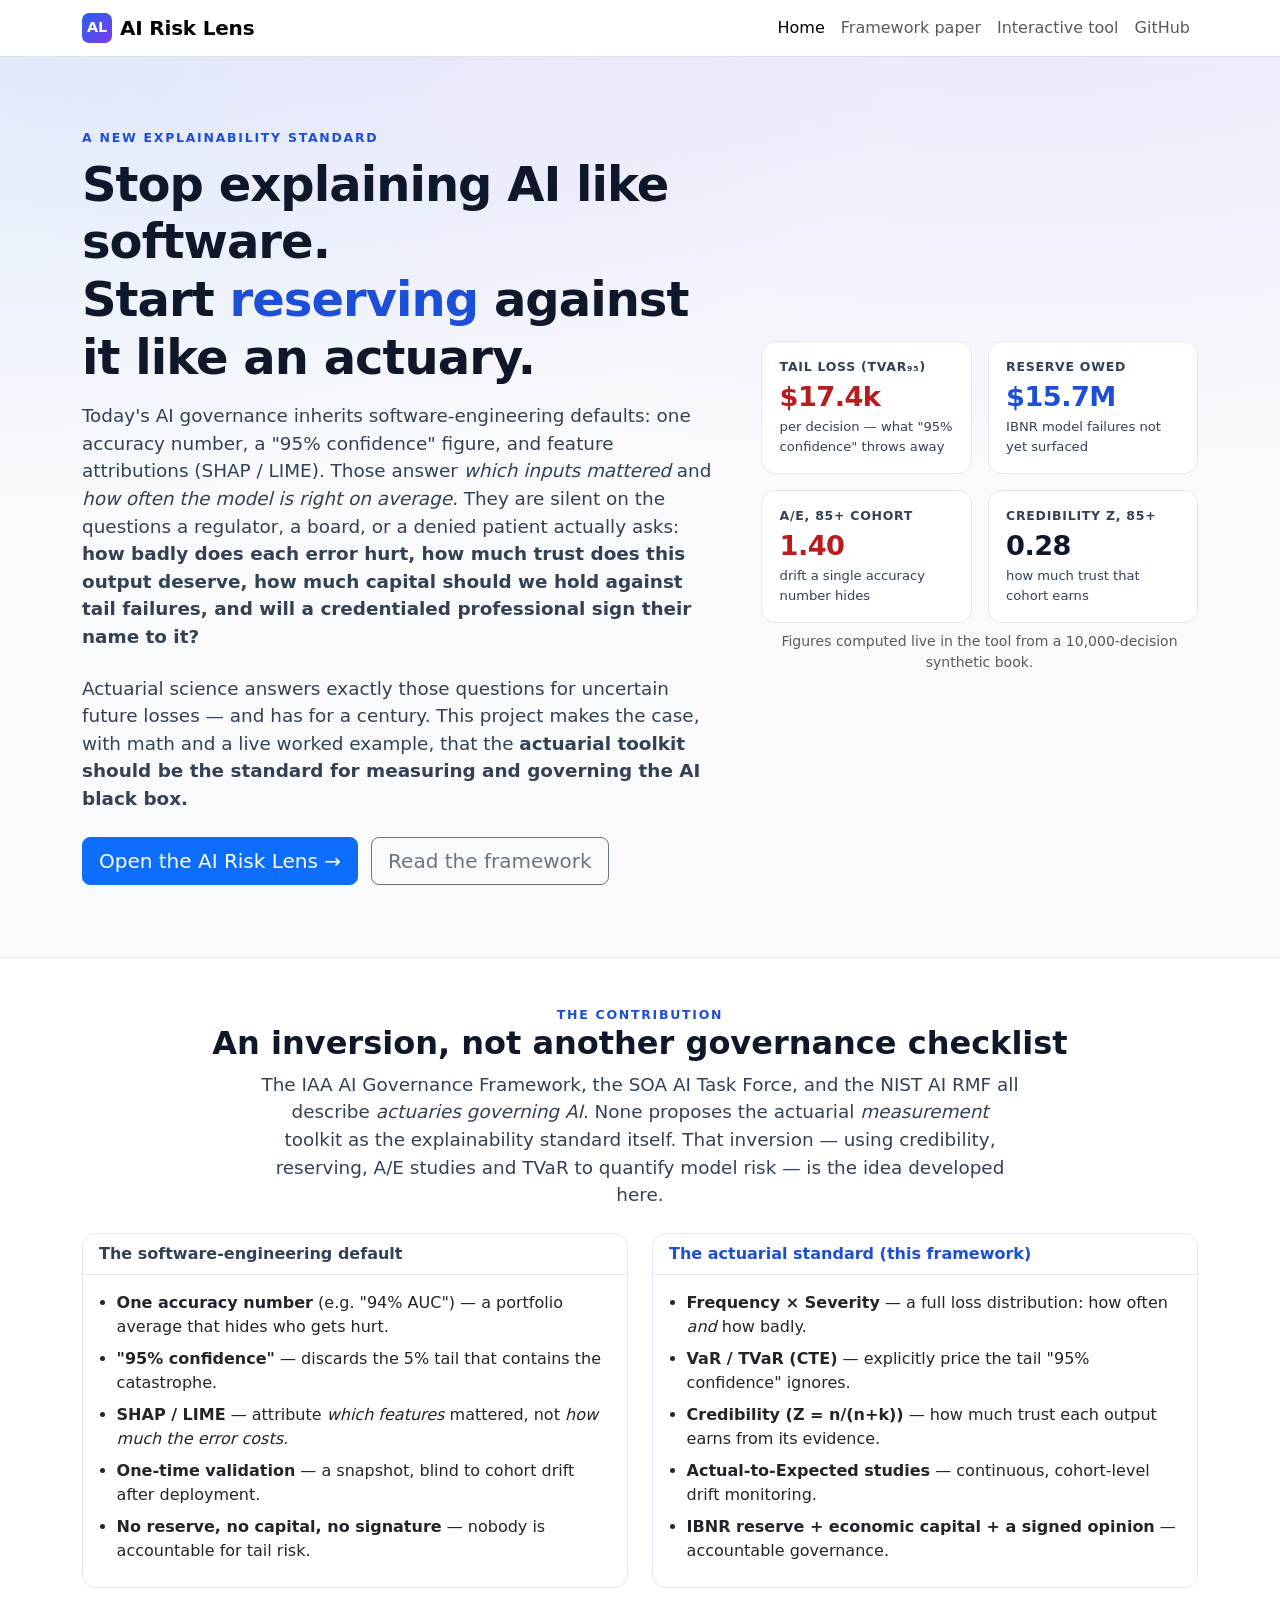
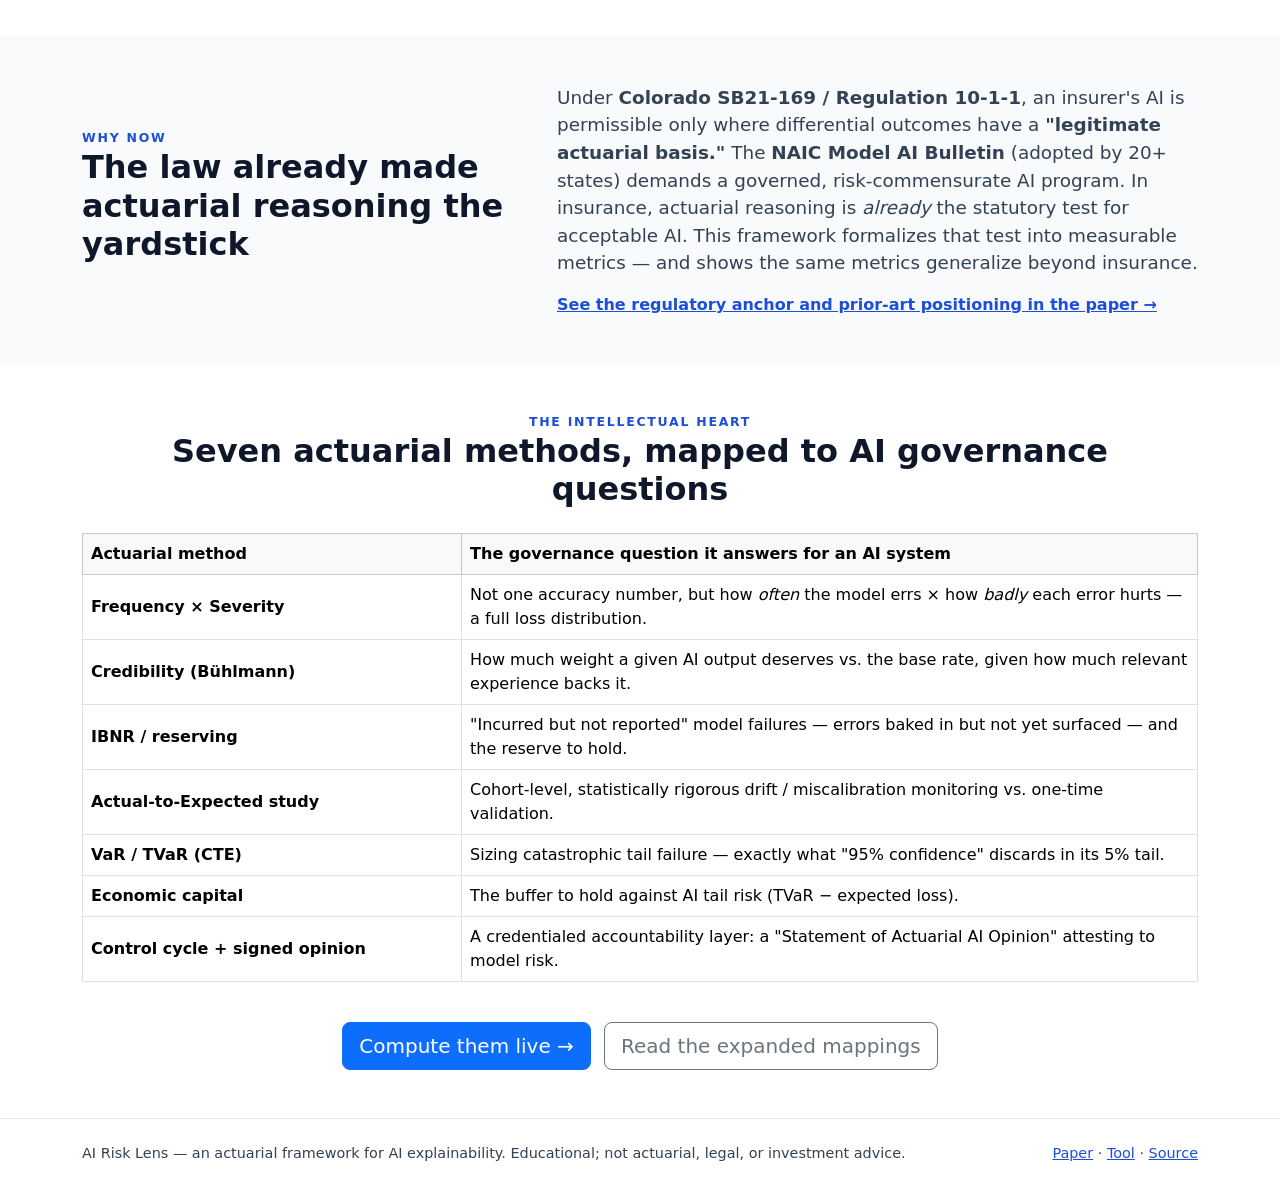
==== index.html @ 37b7d107 "Add AI Risk Lens: an actuarial standard for AI explainability A standalone static site (no backend; " ====
<!doctype html>
<html lang="en">
<head>
  <meta charset="utf-8">
  <meta name="viewport" content="width=device-width, initial-scale=1">
  <title>AI Risk Lens — Actuarial Explainability for the AI Black Box</title>
  <meta name="description" content="An original framework arguing that actuarial methods — frequency-severity, credibility, IBNR reserving, A/E studies, TVaR, economic capital — should become the standard for explaining and governing AI, replacing single accuracy numbers and SHAP/LIME.">
  <link href="https://cdn.jsdelivr.net/npm/bootstrap@5.3.3/dist/css/bootstrap.min.css" rel="stylesheet">
  <link href="css/styles.css" rel="stylesheet">
</head>
<body>

<nav class="navbar navbar-expand-lg bg-white border-bottom sticky-top">
  <div class="container">
    <a class="navbar-brand d-flex align-items-center" href="index.html">
      <span class="brand-mark">AL</span> AI Risk Lens
    </a>
    <button class="navbar-toggler" type="button" data-bs-toggle="collapse" data-bs-target="#nav">
      <span class="navbar-toggler-icon"></span>
    </button>
    <div class="collapse navbar-collapse" id="nav">
      <ul class="navbar-nav ms-auto">
        <li class="nav-item"><a class="nav-link active" href="index.html">Home</a></li>
        <li class="nav-item"><a class="nav-link" href="paper.html">Framework paper</a></li>
        <li class="nav-item"><a class="nav-link" href="tool.html">Interactive tool</a></li>
        <li class="nav-item"><a class="nav-link" href="https://github.com/aloc727/Future-actuary" target="_blank" rel="noopener">GitHub</a></li>
      </ul>
    </div>
  </div>
</nav>

<!-- HERO -->
<header class="hero py-5">
  <div class="container py-4">
    <div class="row align-items-center g-5">
      <div class="col-lg-7">
        <div class="eyebrow mb-2">A new explainability standard</div>
        <h1 class="display-5 mb-3">Stop explaining AI like software.<br>Start <span style="color:var(--accent-dk)">reserving</span> against it like an actuary.</h1>
        <p class="lead-tight mb-4">
          Today's AI governance inherits software-engineering defaults: one accuracy number,
          a "95% confidence" figure, and feature attributions (SHAP / LIME). Those answer
          <em>which inputs mattered</em> and <em>how often the model is right on average.</em>
          They are silent on the questions a regulator, a board, or a denied patient actually asks:
          <strong>how badly does each error hurt, how much trust does this output deserve, how much
          capital should we hold against tail failures, and will a credentialed professional sign
          their name to it?</strong>
        </p>
        <p class="lead-tight mb-4">
          Actuarial science answers exactly those questions for uncertain future losses — and has for
          a century. This project makes the case, with math and a live worked example, that the
          <strong>actuarial toolkit should be the standard for measuring and governing the AI black box.</strong>
        </p>
        <a href="tool.html" class="btn btn-primary btn-lg me-2">Open the AI Risk Lens →</a>
        <a href="paper.html" class="btn btn-outline-secondary btn-lg">Read the framework</a>
      </div>
      <div class="col-lg-5">
        <div class="row g-3">
          <div class="col-6"><div class="metric-card is-danger"><div class="metric-label">Tail loss (TVaR₉₅)</div><div class="metric-value">$17.4k</div><div class="metric-sub">per decision — what "95% confidence" throws away</div></div></div>
          <div class="col-6"><div class="metric-card is-accent"><div class="metric-label">Reserve owed</div><div class="metric-value">$15.7M</div><div class="metric-sub">IBNR model failures not yet surfaced</div></div></div>
          <div class="col-6"><div class="metric-card"><div class="metric-label">A/E, 85+ cohort</div><div class="metric-value" style="color:var(--danger)">1.40</div><div class="metric-sub">drift a single accuracy number hides</div></div></div>
          <div class="col-6"><div class="metric-card"><div class="metric-label">Credibility Z, 85+</div><div class="metric-value">0.28</div><div class="metric-sub">how much trust that cohort earns</div></div></div>
        </div>
        <p class="text-center text-muted small mt-2 mb-0">Figures computed live in the tool from a 10,000-decision synthetic book.</p>
      </div>
    </div>
  </div>
</header>

<!-- THE INVERSION -->
<section class="py-5">
  <div class="container">
    <div class="text-center mb-4">
      <div class="eyebrow">The contribution</div>
      <h2 class="fw-bold">An inversion, not another governance checklist</h2>
      <p class="lead-tight mx-auto" style="max-width:760px">
        The IAA AI Governance Framework, the SOA AI Task Force, and the NIST AI RMF all describe
        <em>actuaries governing AI</em>. None proposes the actuarial <em>measurement</em> toolkit as the
        explainability standard itself. That inversion — using credibility, reserving, A/E studies and
        TVaR to quantify model risk — is the idea developed here.
      </p>
    </div>
    <div class="row g-4">
      <div class="col-md-6">
        <div class="card compare-card compare-old">
          <div class="card-header">The software-engineering default</div>
          <div class="card-body">
            <ul>
              <li><strong>One accuracy number</strong> (e.g. "94% AUC") — a portfolio average that hides who gets hurt.</li>
              <li><strong>"95% confidence"</strong> — discards the 5% tail that contains the catastrophe.</li>
              <li><strong>SHAP / LIME</strong> — attribute <em>which features</em> mattered, not <em>how much the error costs.</em></li>
              <li><strong>One-time validation</strong> — a snapshot, blind to cohort drift after deployment.</li>
              <li><strong>No reserve, no capital, no signature</strong> — nobody is accountable for tail risk.</li>
            </ul>
          </div>
        </div>
      </div>
      <div class="col-md-6">
        <div class="card compare-card compare-new">
          <div class="card-header">The actuarial standard (this framework)</div>
          <div class="card-body">
            <ul>
              <li><strong>Frequency × Severity</strong> — a full loss distribution: how often <em>and</em> how badly.</li>
              <li><strong>VaR / TVaR (CTE)</strong> — explicitly price the tail "95% confidence" ignores.</li>
              <li><strong>Credibility (Z = n/(n+k))</strong> — how much trust each output earns from its evidence.</li>
              <li><strong>Actual-to-Expected studies</strong> — continuous, cohort-level drift monitoring.</li>
              <li><strong>IBNR reserve + economic capital + a signed opinion</strong> — accountable governance.</li>
            </ul>
          </div>
        </div>
      </div>
    </div>
  </div>
</section>

<!-- REGULATORY ANCHOR -->
<section class="py-5" style="background:var(--paper)">
  <div class="container">
    <div class="row g-4 align-items-center">
      <div class="col-lg-5">
        <div class="eyebrow">Why now</div>
        <h2 class="fw-bold">The law already made actuarial reasoning the yardstick</h2>
      </div>
      <div class="col-lg-7">
        <p class="lead-tight">
          Under <strong>Colorado SB21-169 / Regulation 10-1-1</strong>, an insurer's AI is permissible only where
          differential outcomes have a <strong>"legitimate actuarial basis."</strong> The <strong>NAIC Model AI Bulletin</strong>
          (adopted by 20+ states) demands a governed, risk-commensurate AI program. In insurance, actuarial
          reasoning is <em>already</em> the statutory test for acceptable AI. This framework formalizes that test
          into measurable metrics — and shows the same metrics generalize beyond insurance.
        </p>
        <p class="mb-0"><a href="paper.html#why" class="fw-semibold">See the regulatory anchor and prior-art positioning in the paper →</a></p>
      </div>
    </div>
  </div>
</section>

<!-- METHOD MAP TEASER -->
<section class="py-5">
  <div class="container">
    <div class="text-center mb-4">
      <div class="eyebrow">The intellectual heart</div>
      <h2 class="fw-bold">Seven actuarial methods, mapped to AI governance questions</h2>
    </div>
    <div class="table-responsive">
      <table class="table table-bordered align-middle">
        <thead class="table-light">
          <tr><th style="width:34%">Actuarial method</th><th>The governance question it answers for an AI system</th></tr>
        </thead>
        <tbody>
          <tr><td><strong>Frequency × Severity</strong></td><td>Not one accuracy number, but how <em>often</em> the model errs × how <em>badly</em> each error hurts — a full loss distribution.</td></tr>
          <tr><td><strong>Credibility (Bühlmann)</strong></td><td>How much weight a given AI output deserves vs. the base rate, given how much relevant experience backs it.</td></tr>
          <tr><td><strong>IBNR / reserving</strong></td><td>"Incurred but not reported" model failures — errors baked in but not yet surfaced — and the reserve to hold.</td></tr>
          <tr><td><strong>Actual-to-Expected study</strong></td><td>Cohort-level, statistically rigorous drift / miscalibration monitoring vs. one-time validation.</td></tr>
          <tr><td><strong>VaR / TVaR (CTE)</strong></td><td>Sizing catastrophic tail failure — exactly what "95% confidence" discards in its 5% tail.</td></tr>
          <tr><td><strong>Economic capital</strong></td><td>The buffer to hold against AI tail risk (TVaR − expected loss).</td></tr>
          <tr><td><strong>Control cycle + signed opinion</strong></td><td>A credentialed accountability layer: a "Statement of Actuarial AI Opinion" attesting to model risk.</td></tr>
        </tbody>
      </table>
    </div>
    <div class="text-center mt-4">
      <a href="tool.html" class="btn btn-primary btn-lg me-2">Compute them live →</a>
      <a href="paper.html#mappings" class="btn btn-outline-secondary btn-lg">Read the expanded mappings</a>
    </div>
  </div>
</section>

<footer class="py-4">
  <div class="container d-flex flex-wrap justify-content-between">
    <span>AI Risk Lens — an actuarial framework for AI explainability. Educational; not actuarial, legal, or investment advice.</span>
    <span><a href="paper.html">Paper</a> · <a href="tool.html">Tool</a> · <a href="https://github.com/aloc727/Future-actuary" target="_blank" rel="noopener">Source</a></span>
  </div>
</footer>

<script src="https://cdn.jsdelivr.net/npm/bootstrap@5.3.3/dist/js/bootstrap.bundle.min.js"></script>
</body>
</html>
---- css/styles.css ----
/* AI Risk Lens — shared styles. Bootstrap 5 does the heavy lifting; this
   adds the brand palette, hero treatment, and chart/card polish. */

:root {
  --ink: #0f172a;
  --ink-soft: #334155;
  --accent: #2563eb;
  --accent-dk: #1d4ed8;
  --danger: #b91c1c;
  --good: #16a34a;
  --paper: #f8fafc;
  --line: #e2e8f0;
}

body {
  color: var(--ink);
  background: #ffffff;
  font-family: system-ui, -apple-system, "Segoe UI", Roboto, Helvetica, Arial, sans-serif;
}

a { color: var(--accent-dk); }

.navbar-brand { font-weight: 700; letter-spacing: -0.01em; }
.brand-mark {
  display: inline-flex; align-items: center; justify-content: center;
  width: 30px; height: 30px; border-radius: 7px;
  background: linear-gradient(135deg, var(--accent), #7c3aed);
  color: #fff; font-weight: 800; margin-right: 8px; font-size: 0.9rem;
}

/* Hero */
.hero {
  background:
    radial-gradient(1200px 500px at 80% -10%, rgba(124,58,237,0.10), transparent),
    radial-gradient(900px 450px at 0% 0%, rgba(37,99,235,0.10), transparent),
    var(--paper);
  border-bottom: 1px solid var(--line);
}
.hero h1 { font-weight: 800; letter-spacing: -0.02em; }
.eyebrow {
  text-transform: uppercase; letter-spacing: 0.14em; font-size: 0.78rem;
  font-weight: 700; color: var(--accent-dk);
}
.lead-tight { font-size: 1.15rem; color: var(--ink-soft); }

/* Thesis "old vs new" comparison */
.compare-card { border: 1px solid var(--line); border-radius: 14px; height: 100%; }
.compare-card .card-header {
  font-weight: 700; border-bottom: 1px solid var(--line); background: #fff;
  border-top-left-radius: 14px; border-top-right-radius: 14px;
}
.compare-old .card-header { color: var(--ink-soft); }
.compare-new .card-header { color: var(--accent-dk); }
.compare-card ul { margin: 0; padding-left: 1.1rem; }
.compare-card li { margin-bottom: .5rem; }

/* Metric cards */
.metric-card {
  border: 1px solid var(--line); border-radius: 14px; padding: 1rem 1.1rem;
  background: #fff; height: 100%;
}
.metric-card .metric-label {
  font-size: 0.78rem; text-transform: uppercase; letter-spacing: 0.06em;
  color: var(--ink-soft); font-weight: 700;
}
.metric-card .metric-value { font-size: 1.7rem; font-weight: 800; letter-spacing: -0.02em; }
.metric-card .metric-sub { font-size: 0.82rem; color: var(--ink-soft); }
.metric-card.is-danger .metric-value { color: var(--danger); }
.metric-card.is-accent .metric-value { color: var(--accent-dk); }

/* Chart panels */
.panel { border: 1px solid var(--line); border-radius: 14px; background: #fff; }
.panel .panel-head { padding: .9rem 1.1rem .2rem; }
.panel h5 { font-weight: 700; margin: 0; }
.panel .chart-wrap { position: relative; height: 300px; padding: .5rem 1rem 1rem; }
.caption {
  font-size: 0.85rem; color: var(--ink-soft); border-top: 1px dashed var(--line);
  padding: .7rem 1.1rem; margin: 0;
}
.caption .tag {
  display: inline-block; font-weight: 700; color: var(--accent-dk);
}

/* Controls */
.controls { border: 1px solid var(--line); border-radius: 14px; background: var(--paper); }
.controls label { font-weight: 600; font-size: 0.9rem; }
.controls .val { font-weight: 800; color: var(--accent-dk); }

/* Credibility gauge center text */
.gauge-z { font-size: 1.6rem; font-weight: 800; color: var(--accent-dk); }

/* Paper / markdown rendering */
.paper-body { max-width: 860px; }
.paper-body h2 { font-weight: 800; letter-spacing: -0.01em; margin-top: 2.2rem; }
.paper-body h3 { font-weight: 700; margin-top: 1.6rem; }
.paper-body table { width: 100%; border-collapse: collapse; margin: 1rem 0; font-size: 0.94rem; }
.paper-body th, .paper-body td { border: 1px solid var(--line); padding: .55rem .7rem; vertical-align: top; }
.paper-body th { background: var(--paper); text-align: left; }
.paper-body code { background: var(--paper); padding: .1rem .35rem; border-radius: 5px; color: #be185d; }
.paper-body pre { background: var(--ink); color: #e2e8f0; padding: 1rem; border-radius: 10px; overflow-x: auto; }
.paper-body pre code { background: transparent; color: inherit; padding: 0; }
.paper-body blockquote {
  border-left: 4px solid var(--accent); background: var(--paper);
  padding: .6rem 1rem; margin: 1rem 0; color: var(--ink-soft);
}
.formula {
  background: var(--paper); border: 1px solid var(--line); border-radius: 10px;
  padding: .8rem 1rem; margin: 1rem 0; font-family: ui-monospace, SFMono-Regular, Menlo, monospace;
  font-size: 0.92rem; overflow-x: auto;
}

/* Table of contents */
.toc { position: sticky; top: 1rem; font-size: 0.9rem; }
.toc a { display: block; padding: .2rem 0; color: var(--ink-soft); text-decoration: none; border-left: 2px solid transparent; padding-left: .6rem; }
.toc a:hover { color: var(--accent-dk); border-left-color: var(--accent); }

footer { border-top: 1px solid var(--line); color: var(--ink-soft); font-size: 0.9rem; }

.badge-soft { background: rgba(37,99,235,0.10); color: var(--accent-dk); font-weight: 600; }
.badge-danger-soft { background: rgba(185,28,28,0.10); color: var(--danger); font-weight: 600; }
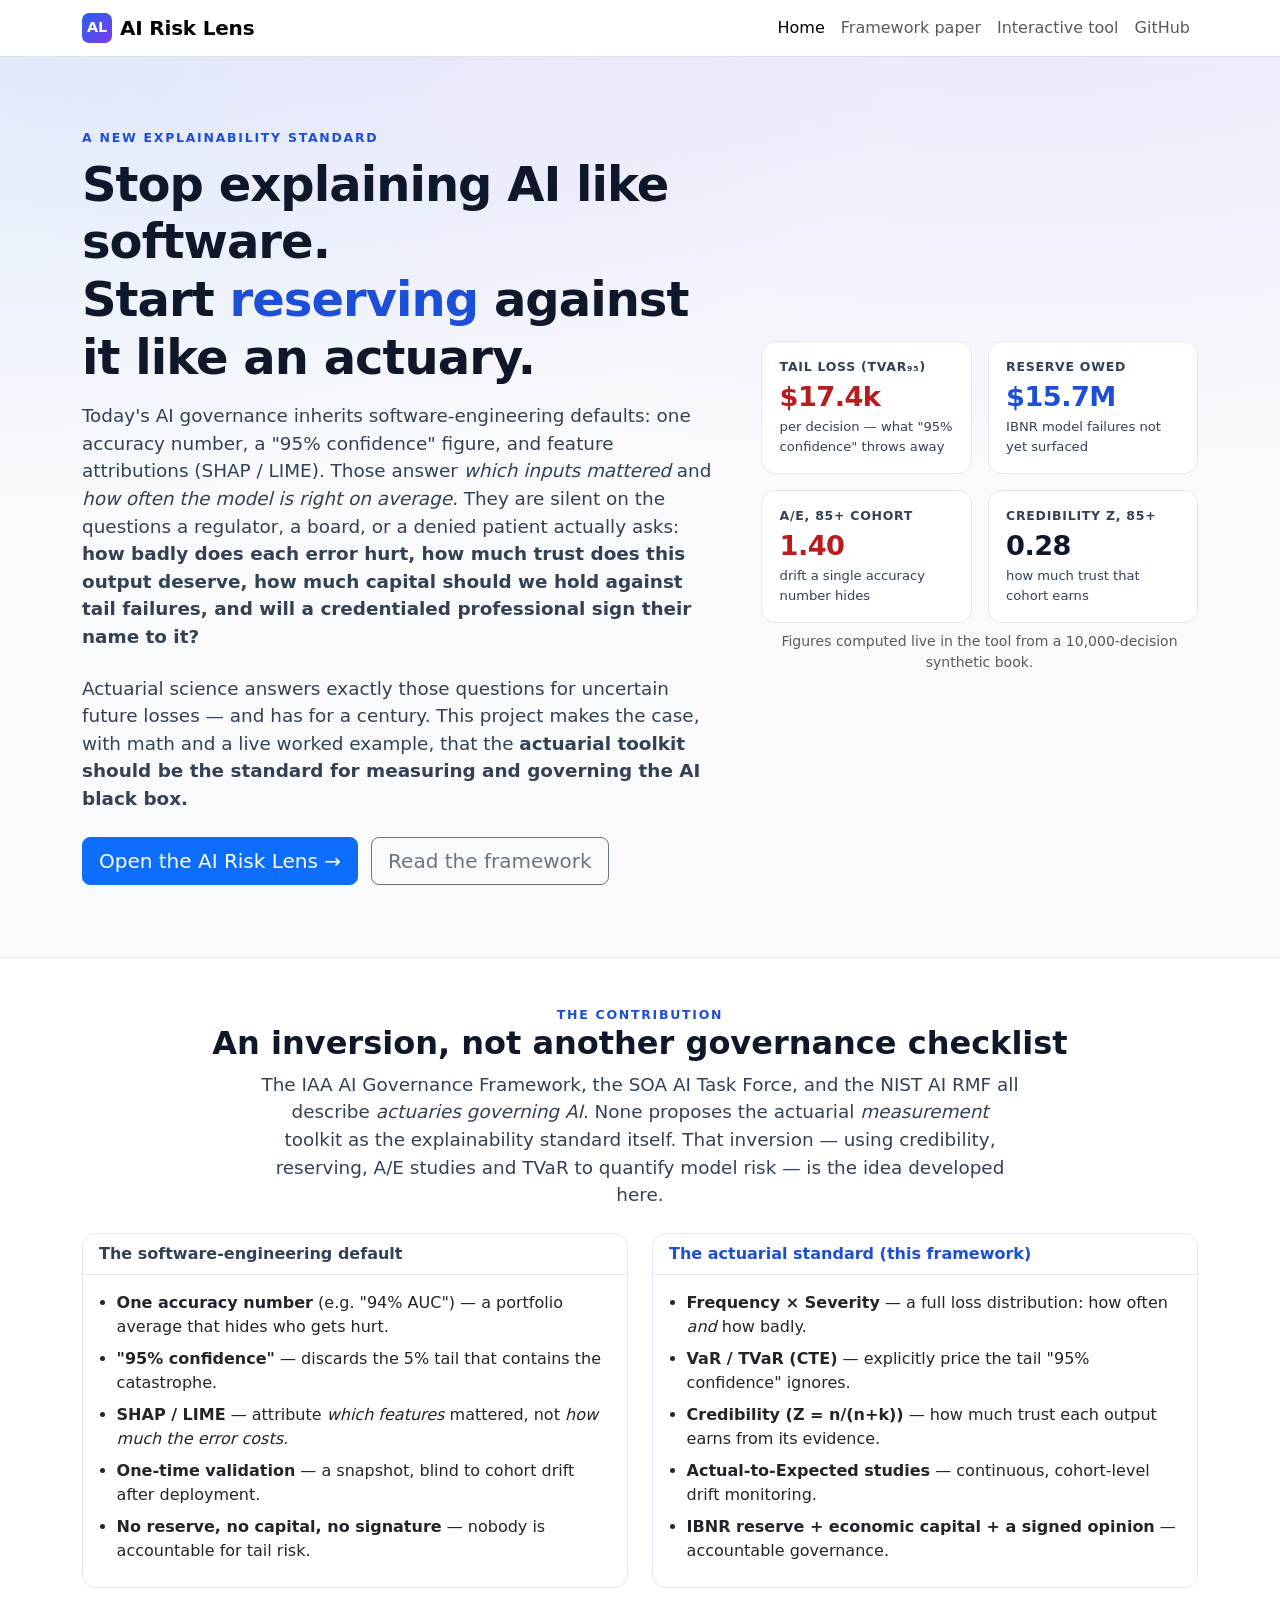
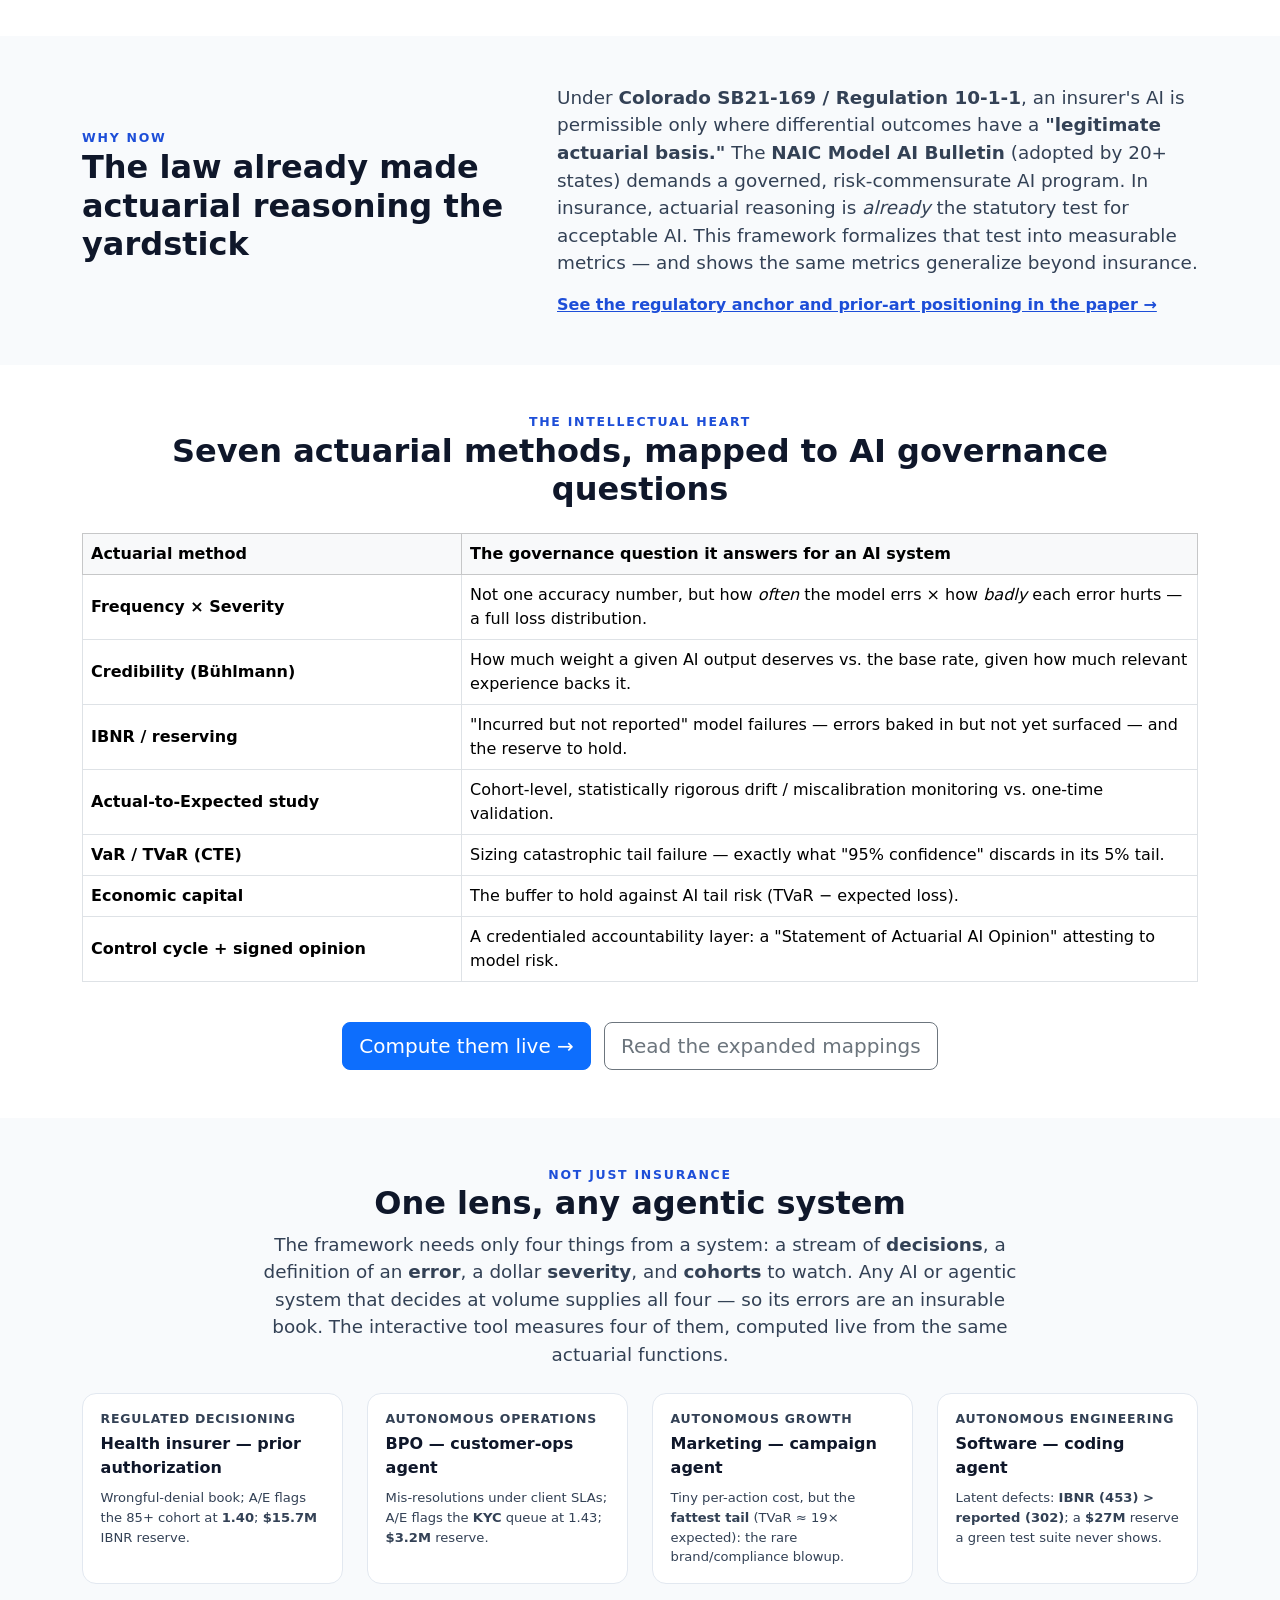
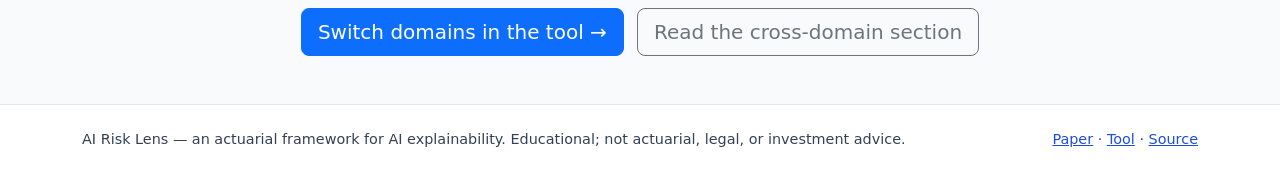
==== commit 83f3bc08: "Generalize the AI Risk Lens to non-insurance agentic systems Make the framework domain-general with " ====
--- a/index.html
+++ b/index.html
@@ -164,6 +164,56 @@
   </div>
 </section>
 
+<!-- DOMAINS -->
+<section class="py-5" style="background:var(--paper)">
+  <div class="container">
+    <div class="text-center mb-4">
+      <div class="eyebrow">Not just insurance</div>
+      <h2 class="fw-bold">One lens, any agentic system</h2>
+      <p class="lead-tight mx-auto" style="max-width:780px">
+        The framework needs only four things from a system: a stream of <strong>decisions</strong>, a definition
+        of an <strong>error</strong>, a dollar <strong>severity</strong>, and <strong>cohorts</strong> to watch. Any AI or
+        agentic system that decides at volume supplies all four — so its errors are an insurable book. The
+        interactive tool measures four of them, computed live from the same actuarial functions.
+      </p>
+    </div>
+    <div class="row g-4">
+      <div class="col-md-6 col-lg-3">
+        <div class="metric-card h-100">
+          <div class="metric-label">Regulated decisioning</div>
+          <div class="fw-bold mt-1 mb-2">Health insurer — prior authorization</div>
+          <div class="metric-sub">Wrongful-denial book; A/E flags the 85+ cohort at <strong>1.40</strong>; <strong>$15.7M</strong> IBNR reserve.</div>
+        </div>
+      </div>
+      <div class="col-md-6 col-lg-3">
+        <div class="metric-card h-100">
+          <div class="metric-label">Autonomous operations</div>
+          <div class="fw-bold mt-1 mb-2">BPO — customer-ops agent</div>
+          <div class="metric-sub">Mis-resolutions under client SLAs; A/E flags the <strong>KYC</strong> queue at 1.43; <strong>$3.2M</strong> reserve.</div>
+        </div>
+      </div>
+      <div class="col-md-6 col-lg-3">
+        <div class="metric-card h-100">
+          <div class="metric-label">Autonomous growth</div>
+          <div class="fw-bold mt-1 mb-2">Marketing — campaign agent</div>
+          <div class="metric-sub">Tiny per-action cost, but the <strong>fattest tail</strong> (TVaR ≈ 19× expected): the rare brand/compliance blowup.</div>
+        </div>
+      </div>
+      <div class="col-md-6 col-lg-3">
+        <div class="metric-card h-100">
+          <div class="metric-label">Autonomous engineering</div>
+          <div class="fw-bold mt-1 mb-2">Software — coding agent</div>
+          <div class="metric-sub">Latent defects: <strong>IBNR (453) &gt; reported (302)</strong>; a <strong>$27M</strong> reserve a green test suite never shows.</div>
+        </div>
+      </div>
+    </div>
+    <div class="text-center mt-4">
+      <a href="tool.html" class="btn btn-primary btn-lg me-2">Switch domains in the tool →</a>
+      <a href="paper.html#worked" class="btn btn-outline-secondary btn-lg">Read the cross-domain section</a>
+    </div>
+  </div>
+</section>
+
 <footer class="py-4">
   <div class="container d-flex flex-wrap justify-content-between">
     <span>AI Risk Lens — an actuarial framework for AI explainability. Educational; not actuarial, legal, or investment advice.</span>
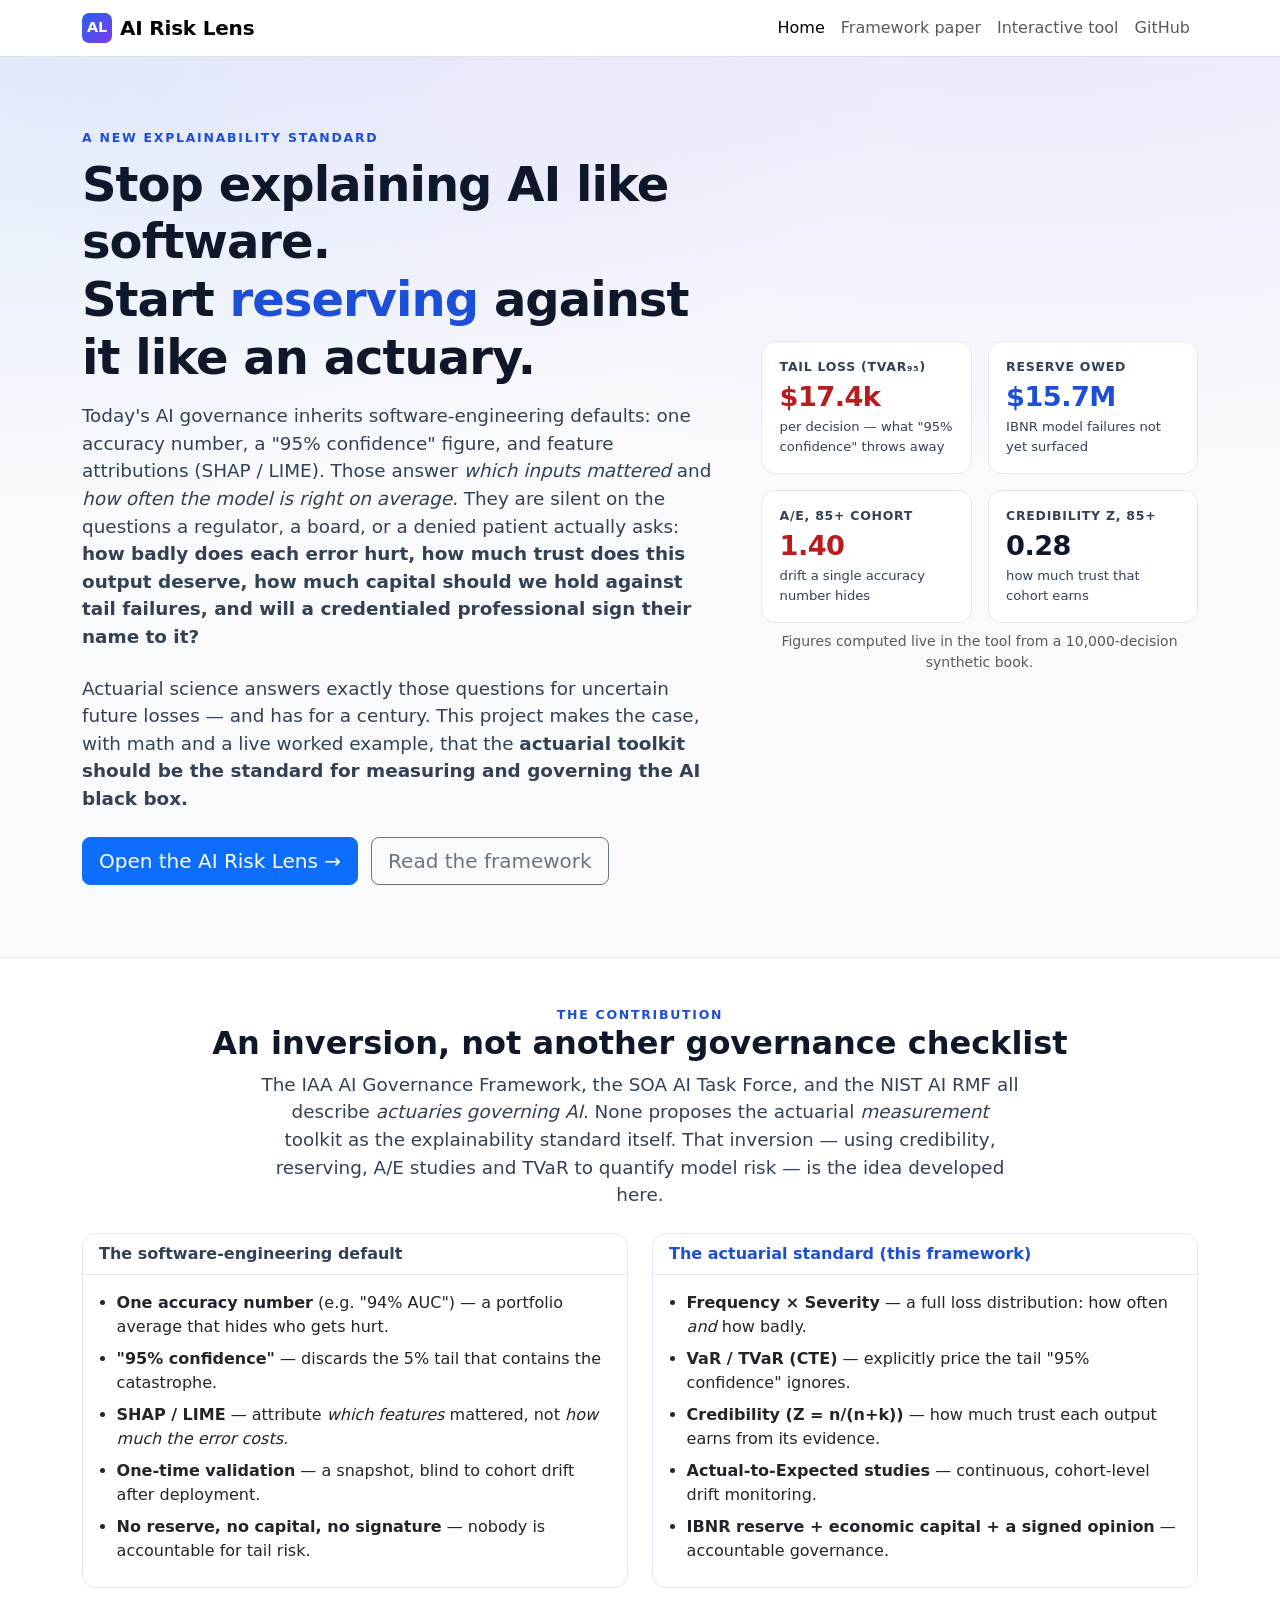
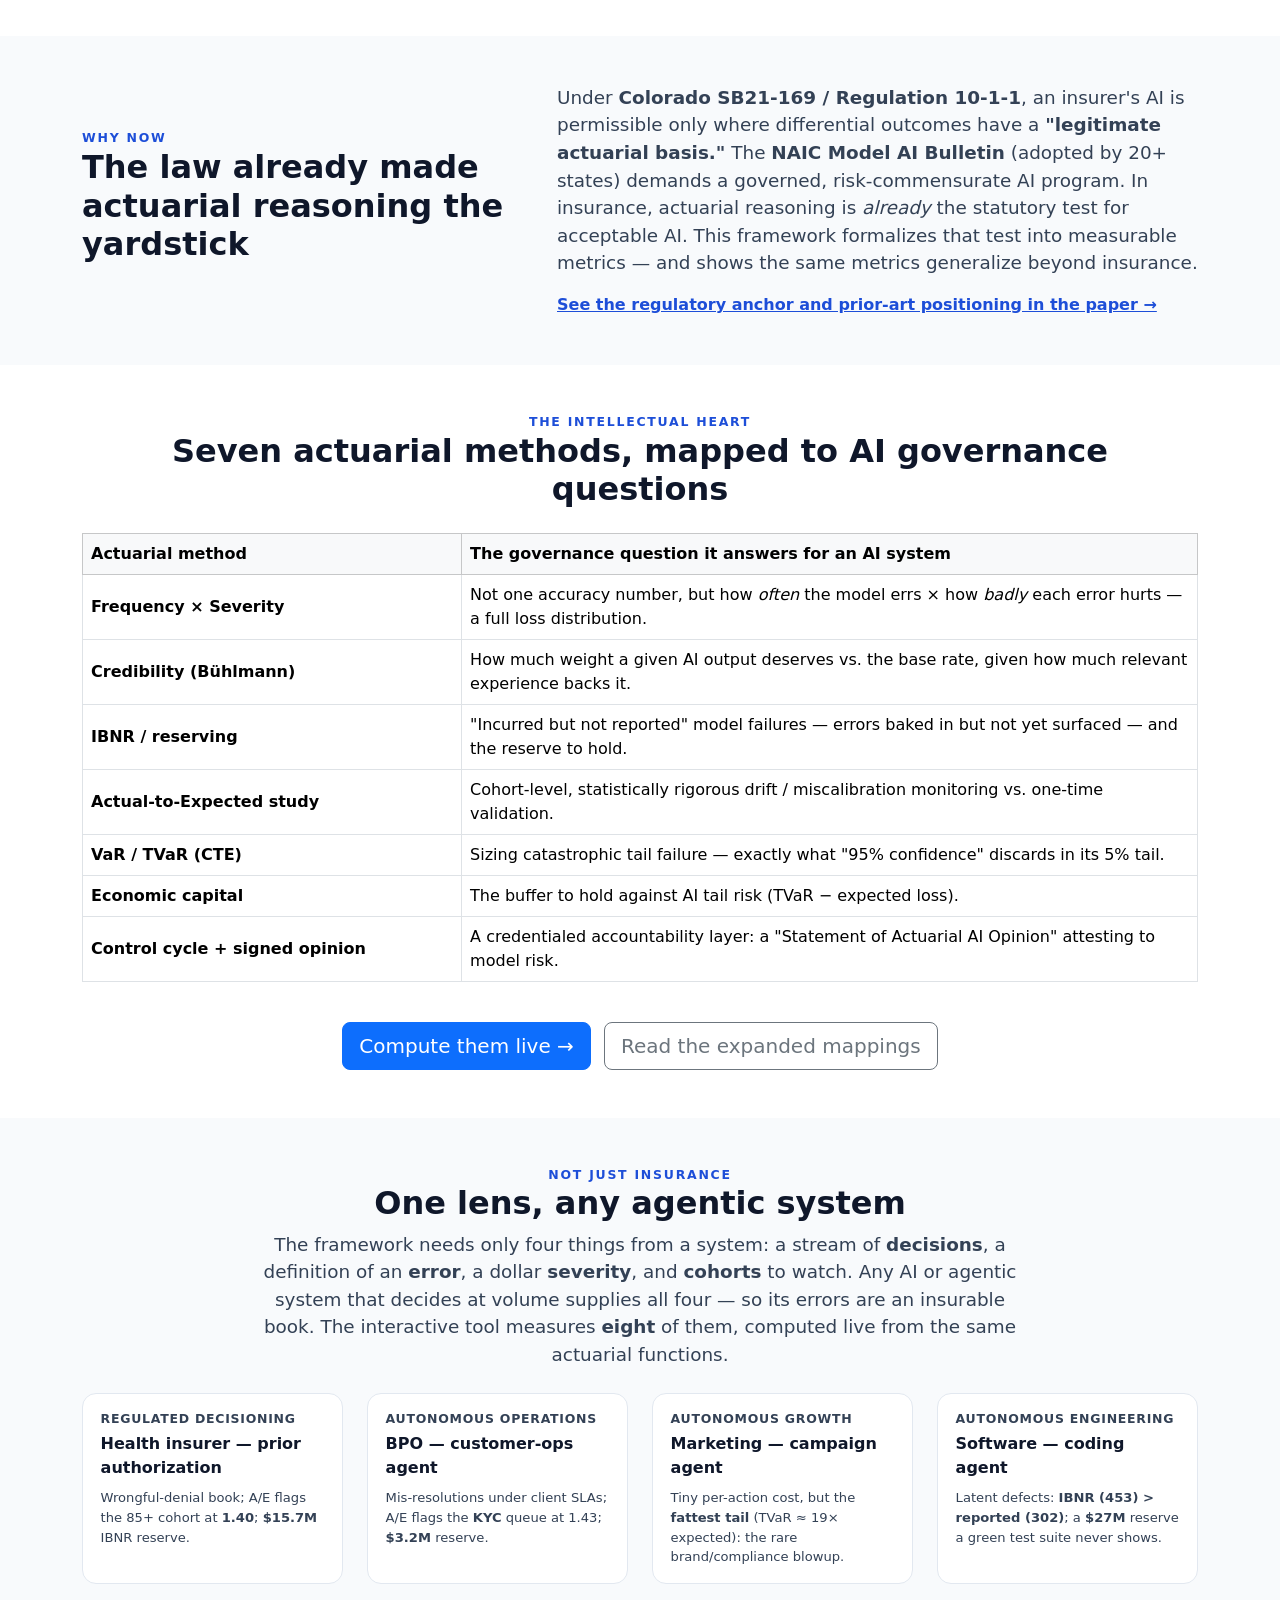
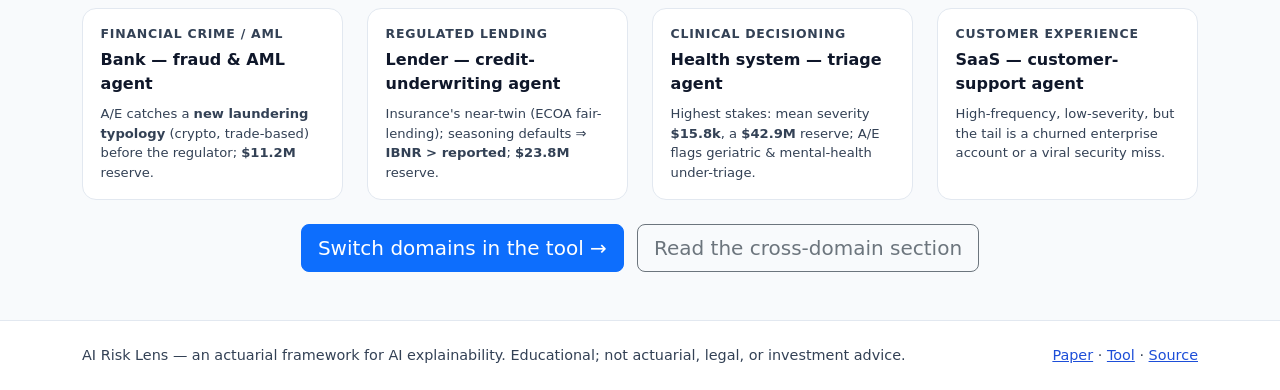
==== commit 3d6e423f: "Add four more agentic-system domains to the AI Risk Lens Extends the scenario registry from four to " ====
--- a/index.html
+++ b/index.html
@@ -174,7 +174,7 @@
         The framework needs only four things from a system: a stream of <strong>decisions</strong>, a definition
         of an <strong>error</strong>, a dollar <strong>severity</strong>, and <strong>cohorts</strong> to watch. Any AI or
         agentic system that decides at volume supplies all four — so its errors are an insurable book. The
-        interactive tool measures four of them, computed live from the same actuarial functions.
+        interactive tool measures <strong>eight</strong> of them, computed live from the same actuarial functions.
       </p>
     </div>
     <div class="row g-4">
@@ -204,6 +204,34 @@
           <div class="metric-label">Autonomous engineering</div>
           <div class="fw-bold mt-1 mb-2">Software — coding agent</div>
           <div class="metric-sub">Latent defects: <strong>IBNR (453) &gt; reported (302)</strong>; a <strong>$27M</strong> reserve a green test suite never shows.</div>
+        </div>
+      </div>
+      <div class="col-md-6 col-lg-3">
+        <div class="metric-card h-100">
+          <div class="metric-label">Financial crime / AML</div>
+          <div class="fw-bold mt-1 mb-2">Bank — fraud &amp; AML agent</div>
+          <div class="metric-sub">A/E catches a <strong>new laundering typology</strong> (crypto, trade-based) before the regulator; <strong>$11.2M</strong> reserve.</div>
+        </div>
+      </div>
+      <div class="col-md-6 col-lg-3">
+        <div class="metric-card h-100">
+          <div class="metric-label">Regulated lending</div>
+          <div class="fw-bold mt-1 mb-2">Lender — credit-underwriting agent</div>
+          <div class="metric-sub">Insurance's near-twin (ECOA fair-lending); seasoning defaults ⇒ <strong>IBNR &gt; reported</strong>; <strong>$23.8M</strong> reserve.</div>
+        </div>
+      </div>
+      <div class="col-md-6 col-lg-3">
+        <div class="metric-card h-100">
+          <div class="metric-label">Clinical decisioning</div>
+          <div class="fw-bold mt-1 mb-2">Health system — triage agent</div>
+          <div class="metric-sub">Highest stakes: mean severity <strong>$15.8k</strong>, a <strong>$42.9M</strong> reserve; A/E flags geriatric &amp; mental-health under-triage.</div>
+        </div>
+      </div>
+      <div class="col-md-6 col-lg-3">
+        <div class="metric-card h-100">
+          <div class="metric-label">Customer experience</div>
+          <div class="fw-bold mt-1 mb-2">SaaS — customer-support agent</div>
+          <div class="metric-sub">High-frequency, low-severity, but the tail is a churned enterprise account or a viral security miss.</div>
         </div>
       </div>
     </div>
